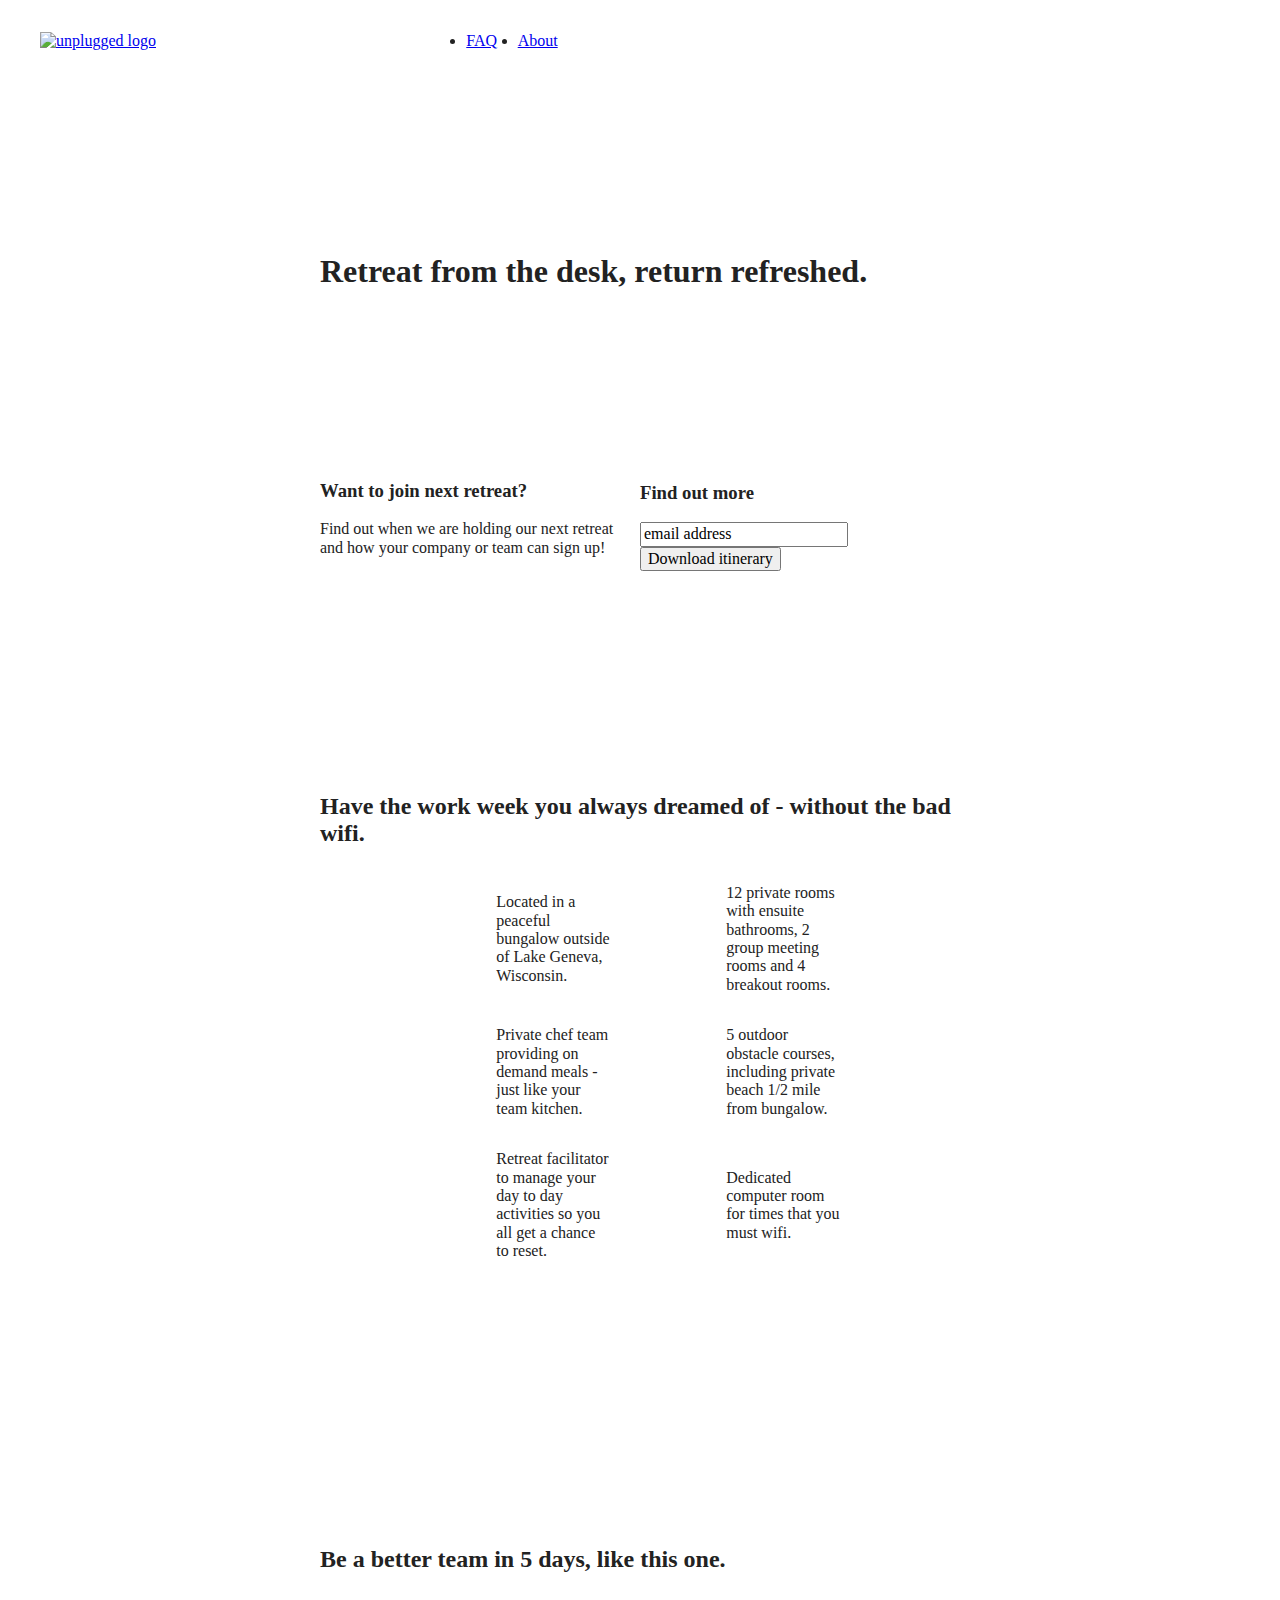
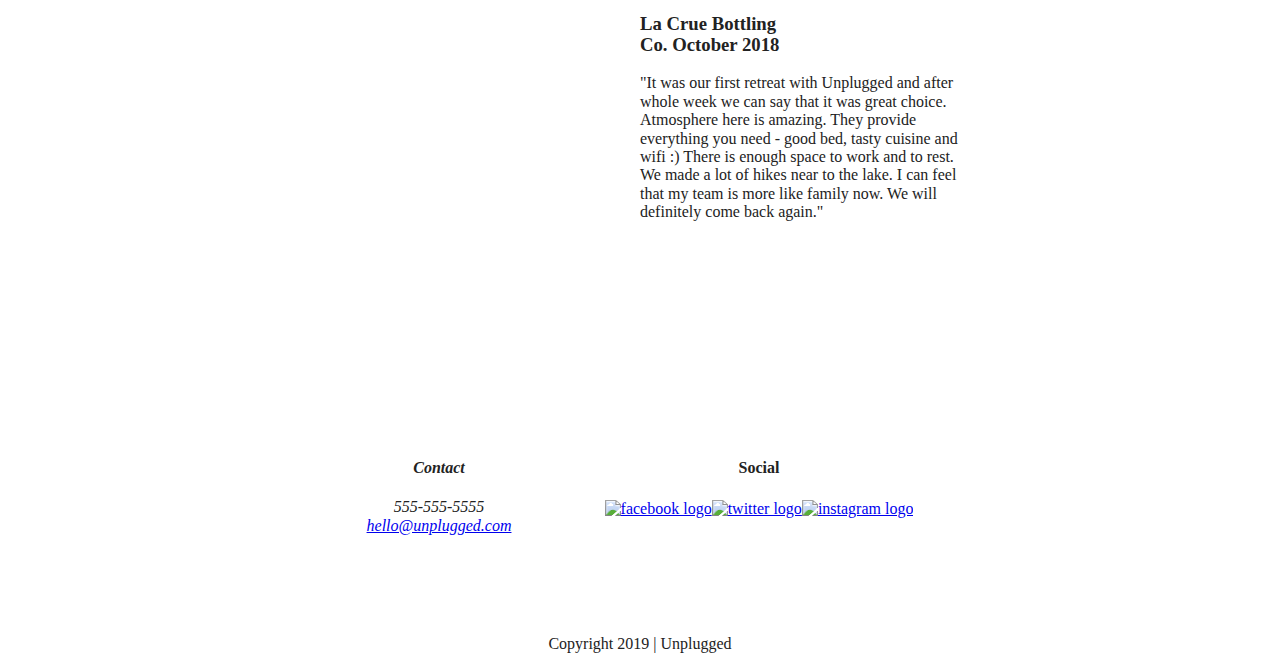
==== index.html @ 5dfda2a8 "initial commit" ====
<!doctype html>
<html class="no-js" lang="">

<head>
  <meta charset="utf-8">
  <title>Unplugged</title>
  <meta name="description" content="">
  <meta name="viewport" content="width=device-width, initial-scale=1">

  <link rel="manifest" href="site.webmanifest">
  <link rel="apple-touch-icon" href="icon.png">
  <!-- Place favicon.ico in the root directory -->

  <link rel="stylesheet" href="css/main.css">
  <link rel="stylesheet" href="css/normalize.css">

  <meta name="theme-color" content="#fafafa">
</head>

<body>
  <!--[if IE]>
    <p class="browserupgrade">You are using an <strong>outdated</strong> browser. Please <a href="https://browsehappy.com/">upgrade your browser</a> to improve your experience and security.</p>
  <![endif]-->

<!-- HEADER -->
  <header>
    <div class="content-wrapper">
      <figure>
        <a href="#"><img src="" alt="unplugged logo"></a>
      </figure>
      <div class="header-divider"></div>

      <nav>
        <ul>
          <li><a href="faq/index.html" target="_blank">FAQ</a></li>
          <li><a href="about/index.html" target="_blank">About</a></li>
        </ul>
      </nav>

    </div>
  </header>

<!-- MAIN -->
  <main>
    <section class="hero-area">
      <div class="content-wrapper">
        <h1>Retreat from the desk, return refreshed.</h1>
      </div>
    </section>

    <aside>
      <div class="content-wrapper">
        <div class="form-description">
          <h3>Want to join next retreat?</h3>
          <p>Find out when we are holding our next retreat and how your company or team can sign up!</p>
        </div>
        <div class="form">
          <h3>Find out more</h3>
          <input type="text" name="name" value="email address">
          <input type="button" value="Download itinerary">
        </div>
      </div>
    </aside>

    <section class="features">
      <div class="content-wrapper">
        <h2>Have the work week you always dreamed of - without the bad wifi.</h2>
        <div class="features-items">
          <article>
            <p class="fontawesome-icon"></p>
            <p class="features-item-description">Located in a peaceful bungalow outside of Lake Geneva, Wisconsin.</p>
          </article>
          <article>
            <p class="fontawesome-icon"></p>
            <p class="features-item-description">12 private rooms with ensuite bathrooms, 2 group meeting rooms and 4 breakout rooms.</p>
          </article>
          <article>
            <p class="fontawesome-icon"></p>
            <p class="features-item-description">Private chef team providing on demand meals - just like your team kitchen.</p>
          </article>
          <article>
            <p class="fontawesome-icon"></p>
            <p class="features-item-description">5 outdoor obstacle courses, including private beach 1/2 mile from bungalow.</p>
          </article>
          <article>
            <p class="fontawesome-icon"></p>
            <p class="features-item-description">Retreat facilitator to manage your day to day activities so you all get a chance to reset.</p>
          </article>
          <article>
            <p class="fontawesome-icon"></p>
            <p class="features-item-description">Dedicated computer room for times that you must wifi.</p>
          </article>
        </div>
      </div>
    </section>

    <section class="reviews">
      <div class="content-wrapper">
        <h2>Be a better team in 5 days, like this one.</h2>
        <article>
          <figure>
            <img src="" alt="">
          </figure>
          <div>
            <h3>La Crue Bottling Co. October 2018</h3>
            <p>"It was our first retreat with Unplugged and after whole week we can say that it was great choice. Atmosphere here is amazing. They provide everything you need - good bed, tasty cuisine and wifi :) There is enough space to work and to rest. We made a lot of hikes near to the lake. I can feel that my team is more like family now. We will definitely come back again."</p>
          </div>
        </article>
      </div>
    </section>

  </main>

<!-- FOOTER -->
  <footer>
    <div class="content-wrapper">

      <div class="footer-content">
        <address class="contact">
          <h4>Contact</h4>
          <p>555-555-5555</p>
          <a href="mailto:hello@unplugged.com">hello@unplugged.com</a>
        </address>
        <div class="social">
          <h4>Social</h4>
          <div class="social-icons">
            <p><a href="https://www.facebook.com/" target="_blank"><img src="" alt="facebook logo"></a></p>
            <p><a href="https://twitter.com/" target="_blank"><img src="" alt="twitter logo"></a></p>
            <p><a href="https://www.instagram.com/?hl=cs" target="_blank"><img src="" alt="instagram logo"></a></p>
          </div>
        </div>
      </div>

    </div>

    <div class="copyright">
      <p>Copyright 2019 | Unplugged</p>
    </div>
  </footer>

<!-- end -->

  <script src="js/vendor/modernizr-3.7.1.min.js"></script>
  <script src="https://code.jquery.com/jquery-3.3.1.min.js" integrity="sha256-FgpCb/KJQlLNfOu91ta32o/NMZxltwRo8QtmkMRdAu8=" crossorigin="anonymous"></script>
  <script>window.jQuery || document.write('<script src="js/vendor/jquery-3.3.1.min.js"><\/script>')</script>
  <script src="js/plugins.js"></script>
  <script src="js/main.js"></script>

  <!-- Google Analytics: change UA-XXXXX-Y to be your site's ID. -->
  <script>
    window.ga = function () { ga.q.push(arguments) }; ga.q = []; ga.l = +new Date;
    ga('create', 'UA-XXXXX-Y', 'auto'); ga('set','transport','beacon'); ga('send', 'pageview')
  </script>
  <script src="https://www.google-analytics.com/analytics.js" async defer></script>
</body>

</html>
---- css/main.css ----
/*! HTML5 Boilerplate v7.1.0 | MIT License | https://html5boilerplate.com/ */

/* main.css 1.0.0 | MIT License | https://github.com/h5bp/main.css#readme */
/*
 * What follows is the result of much research on cross-browser styling.
 * Credit left inline and big thanks to Nicolas Gallagher, Jonathan Neal,
 * Kroc Camen, and the H5BP dev community and team.
 */


/* ==========================================================================
   Base styles: opinionated defaults
   ========================================================================== */

   html {
    color: #222;
    font-size: 1em;
    line-height: 1.4;
}

/*
 * Remove text-shadow in selection highlight:
 * https://twitter.com/miketaylr/status/12228805301
 *
 * Vendor-prefixed and regular ::selection selectors cannot be combined:
 * https://stackoverflow.com/a/16982510/7133471
 *
 * Customize the background color to match your design.
 */

::-moz-selection {
    background: #b3d4fc;
    text-shadow: none;
}

::selection {
    background: #b3d4fc;
    text-shadow: none;
}

/*
 * A better looking default horizontal rule
 */

hr {
    display: block;
    height: 1px;
    border: 0;
    border-top: 1px solid #ccc;
    margin: 1em 0;
    padding: 0;
}

/*
 * Remove the gap between audio, canvas, iframes,
 * images, videos and the bottom of their containers:
 * https://github.com/h5bp/html5-boilerplate/issues/440
 */

audio,
canvas,
iframe,
img,
svg,
video {
    vertical-align: middle;
}

/*
 * Remove default fieldset styles.
 */

fieldset {
    border: 0;
    margin: 0;
    padding: 0;
}

/*
 * Allow only vertical resizing of textareas.
 */

textarea {
    resize: vertical;
}

/* ==========================================================================
   Browser Upgrade Prompt
   ========================================================================== */

.browserupgrade {
    margin: 0.2em 0;
    background: #ccc;
    color: #000;
    padding: 0.2em 0;
}




 /* ==========================================================================
   Author's custom styles
   ========================================================================== */

/* ---------- Base Header - Footer Styles ---------- */

header, footer {
  display: flex;
  justify-content: center;
  align-items: center;
  flex-flow: row wrap;
}

.content-wrapper {
  width: 90%;
}

/* Header styles */

header {
  padding: 15px 0;
}

header .content-wrapper {
  display: flex;
  justify-content: center;
  align-items: center;
  flex-flow: row wrap;
  margin: 0;
}

header figure {

}

.header-divider {
  width: 100%;
}

header nav {
  display: flex;
  /*justify-content: space-around;*/
  align-items: center;
  flex-flow: row wrap;
  width: 60%;
}

header nav ul {
  display: flex;
  justify-content: space-around;
  align-items: center;
  width: 50%;
}

/* ---------- Mobile Styles - Homepage ---------- */

.hero-area {
  display: flex;
  justify-content: center;
  align-items: center;
  flex-flow: row wrap;
  padding-top: 50px;
}

aside {
  display: flex;
  justify-content: center;
  align-items: center;
  flex-flow: row wrap;
}

.features {
  display: flex;
  justify-content: center;
  align-items: center;
  flex-flow: row wrap;
  padding-top: 50px;
}

.features article {
  width: 60%;
}

.features .features-items {
  display: flex;
  justify-content: center;
  align-items: center;
  flex-flow: row wrap;
  flex-flow: row wrap;
}

.features p {
  /* margin: 0; */
}

.reviews {
  display: flex;
  justify-content: center;
  align-items: center;
  flex-flow: row wrap;
  padding-top: 50px;
}

.reviews h3 {
  width: 50%;
}

/* Footer styles */

footer {

}

footer .content-wrapper {
  width: : 55%;
  margin: 50px 0;
}

.footer-content {
  display: flex;
  justify-content: center;
  align-items: center;
  flex-flow: row wrap;
}

.contact {
  display: flex;
  justify-content: center;
  align-items: center;
  flex-flow: column wrap;
}

footer .social {
  display: flex;
  justify-content: center;
  align-items: center;
  flex-flow: row wrap;
}

footer .social-icons {
  display: flex;
  justify-content: space-around;
  align-items: center;
}

footer p {
  margin: 0;
}



/* ---------- Mobile Styles - About ---------- */

.mission {
  display: flex;
  justify-content: center;
  align-items: center;
  flex-flow: row wrap;
}

.contact-section {
  display: flex;
  justify-content: center;
  align-items: center;
  flex-flow: row wrap;
}


/* ---------- Mobile Styles - FAQ ---------- */

.faq {
  display: flex;
  justify-content: center;
  align-items: center;
  flex-flow: row wrap;
}

.faq .content-wrapper {
  display: flex;
  justify-content: center;
  align-items: center;
  flex-flow: row wrap;
}


 /* ==========================================================================
   Helper classes
   ========================================================================== */

/*
 * Hide visually and from screen readers
 */

 .hidden {
  display: none !important;
}

/*
* Hide only visually, but have it available for screen readers:
* https://snook.ca/archives/html_and_css/hiding-content-for-accessibility
*
* 1. For long content, line feeds are not interpreted as spaces and small width
*    causes content to wrap 1 word per line:
*    https://medium.com/@jessebeach/beware-smushed-off-screen-accessible-text-5952a4c2cbfe
*/

.visuallyhidden {
  border: 0;
  clip: rect(0 0 0 0);
  height: 1px;
  margin: -1px;
  overflow: hidden;
  padding: 0;
  position: absolute;
  width: 1px;
  white-space: nowrap; /* 1 */
}

/*
* Extends the .visuallyhidden class to allow the element
* to be focusable when navigated to via the keyboard:
* https://www.drupal.org/node/897638
*/

.visuallyhidden.focusable:active,
.visuallyhidden.focusable:focus {
  clip: auto;
  height: auto;
  margin: 0;
  overflow: visible;
  position: static;
  width: auto;
  white-space: inherit;
}

/*
* Hide visually and from screen readers, but maintain layout
*/

.invisible {
  visibility: hidden;
}

/*
* Clearfix: contain floats
*
* For modern browsers
* 1. The space content is one way to avoid an Opera bug when the
*    `contenteditable` attribute is included anywhere else in the document.
*    Otherwise it causes space to appear at the top and bottom of elements
*    that receive the `clearfix` class.
* 2. The use of `table` rather than `block` is only necessary if using
*    `:before` to contain the top-margins of child elements.
*/

.clearfix:before,
.clearfix:after {
  content: " "; /* 1 */
  display: table; /* 2 */
}

.clearfix:after {
  clear: both;
}


/* ==========================================================================
   EXAMPLE Media Queries for Responsive Design.
   These examples override the primary ('mobile first') styles.
   Modify as content requires.
   ========================================================================== */

  @media only screen and (min-width: 768px) {
    /* Tablet styles here */

    .content-wrapper{
      max-width: 640px;
      margin: 100px 0;
    }

    /* Header */

    header {
      justify-content: space-between;
    }

    header .content-wrapper {
      width: 100%;
      justify-content: space-between;
    }

    header nav {
      width: 35%;
    }

    header nav ul {
      justify-content: space-around;
    }

    .header-divider {
      display: none;
    }

/* Hero Area */


/* Aside */

    aside .content-wrapper {
      margin: 50px 0;
      display: flex;
      justify-content: center;
      align-items: center;
      flex-flow: row wrap;
    }

    aside .form-description, aside .form {
      margin: 0;
      width: 50%;
    }


/* Features */

    .features article {
      display: flex;
      justify-content: space-around;
      align-items: center;
      flex-flow: row wrap;
      flex-basis: 230px;
    }

    .features .features-item-description {
      width: 50%;
    }

/* Reviews */

    .reviews article {
      display: flex;
      justify-content: flex-end;
    }

    .reviews article div {
      width: 50%;
    }

/* Footer */

    footer .content-wrapper {
      width: 73%;
      margin: 100px 0;
    }

    .footer-content {
      display: flex;
      justify-content: space-around;
      align-items: flex-start;
    }

    .contact {
      margin-bottom: 0;
    }

    footer .social {
      flex-flow: column wrap;
    }

    footer .copyright {
      width: 100%;
      display: flex;
      justify-content: center;
      align-items: center;
    }



/* About page */

    .mission-content {
      display: flex;
      justify-content: space-between;
      align-items: flex-start;
    }

    .mission-content p {
      width: 45%;
    }

    .contact-section, .content-wrapper h2 {
      width: 100%;
    }

    .contact-content {
      display: flex;
      justify-content: space-around;
      align-items: flex-start;
    }


/* FAQ page */

    .faq .content-wrapper {
      justify-content: space-between;
      align-items: flex-start;
    }

    .faq-content {
      flex-basis: 40%;
    }

    .faq h2 {
      width: 100%;
    }

}





  @media only screen and (min-width: 1200px) {
   /* Desktop styles here */
  }




/* ==========================================================================
   Print styles.
   Inlined to avoid the additional HTTP request:
   https://www.phpied.com/delay-loading-your-print-css/
   ========================================================================== */

   @media print {
    *,
    *:before,
    *:after {
        background: transparent !important;
        color: #000 !important; /* Black prints faster */
        -webkit-box-shadow: none !important;
        box-shadow: none !important;
        text-shadow: none !important;
    }

    a,
    a:visited {
        text-decoration: underline;
    }

    a[href]:after {
        content: " (" attr(href) ")";
    }

    abbr[title]:after {
        content: " (" attr(title) ")";
    }

    /*
     * Don't show links that are fragment identifiers,
     * or use the `javascript:` pseudo protocol
     */

    a[href^="#"]:after,
    a[href^="javascript:"]:after {
        content: "";
    }

    pre {
        white-space: pre-wrap !important;
    }
    pre,
    blockquote {
        border: 1px solid #999;
        page-break-inside: avoid;
    }

    /*
     * Printing Tables:
     * http://css-discuss.incutio.com/wiki/Printing_Tables
     */

    thead {
        display: table-header-group;
    }

    tr,
    img {
        page-break-inside: avoid;
    }

    p,
    h2,
    h3 {
        orphans: 3;
        widows: 3;
    }

    h2,
    h3 {
        page-break-after: avoid;
    }
}
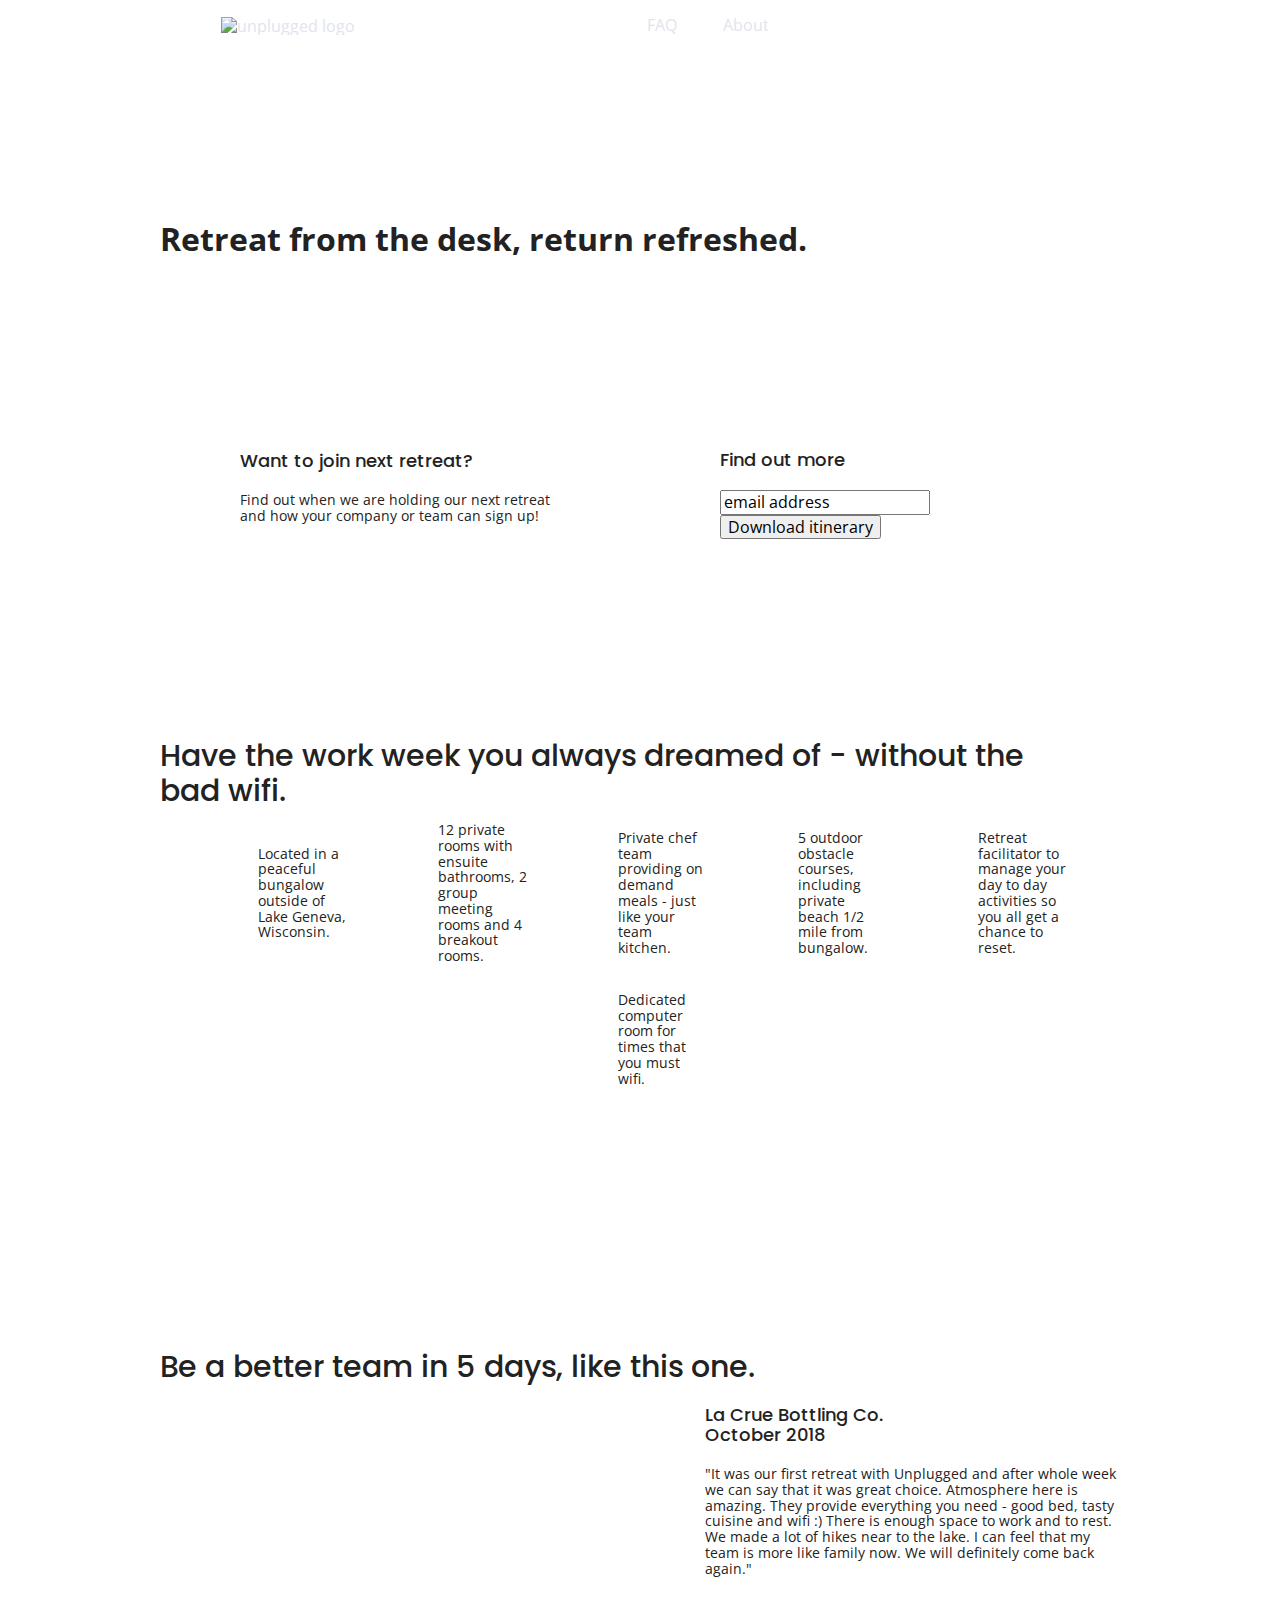
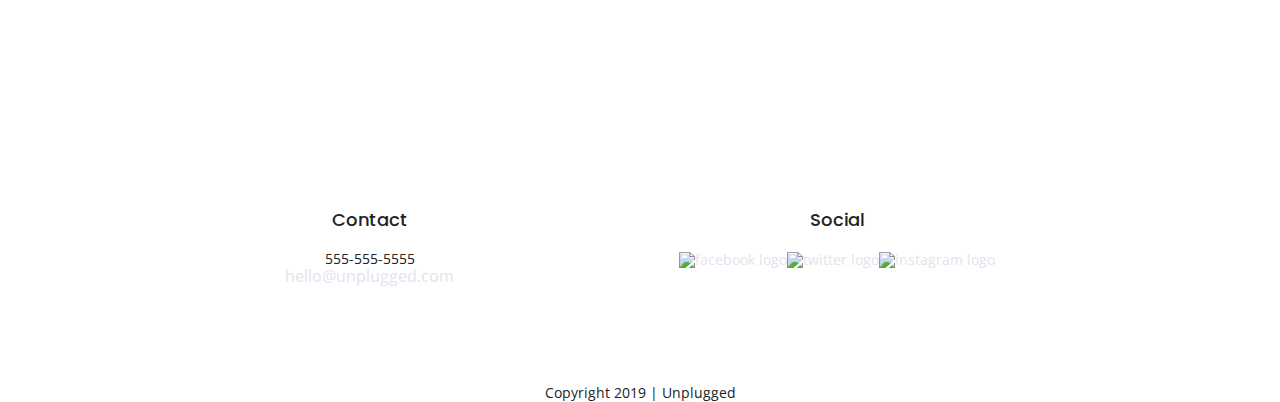
==== commit efcf0435: "text styles" ====
--- a/index.html
+++ b/index.html
@@ -13,6 +13,9 @@
 
   <link rel="stylesheet" href="css/main.css">
   <link rel="stylesheet" href="css/normalize.css">
+
+<!-- Google Fonts -->
+  <link href="https://fonts.googleapis.com/css?family=Open+Sans:400,700|Poppins:500,700" rel="stylesheet">
 
   <meta name="theme-color" content="#fafafa">
 </head>
--- a/css/main.css
+++ b/css/main.css
@@ -102,17 +102,76 @@
    Author's custom styles
    ========================================================================== */
 
-/* ---------- Base Header - Footer Styles ---------- */
-
-header, footer {
-  display: flex;
-  justify-content: center;
-  align-items: center;
-  flex-flow: row wrap;
+/* ---===--- General Styles ---===--- */
+
+html {
+  font-size: 16px;
+}
+
+body {
+  font-family: 'Open Sans', sans-serif;
+  font-size: 1em;
+}
+
+ul, ol {
+  list-style-type: none;
+  margin: 0;
+  padding: 0;
+}
+
+a {
+  color: #e2e3ed;
+  text-decoration: none;
+}
+
+h2 {
+  font-family: 'Poppins', sans-serif;
+  font-weight: 500;
+  font-size: 1.875em;
+  margin: 0;
+}
+
+h3, h4 {
+  font-family: 'Poppins', sans-serif;
+  font-size: 1.125em;
+  font-weight: 500;
+  margin: 20px 0;
+}
+
+p {
+  font-size: 0.875em;
+  line-height: 1.125em;
+}
+
+img {
+
+}
+
+figure {
+  margin: 0;
+}
+
+address {
+  font-style: normal;
 }
 
 .content-wrapper {
   width: 90%;
+  margin: 50px 0;
+}
+
+
+/* ---------- Base Header - Footer Styles ---------- */
+
+header, footer {
+  display: flex;
+  justify-content: center;
+  align-items: center;
+  flex-flow: row wrap;
+}
+
+.content-wrapper {
+  width: 90%;
 }
 
 /* Header styles */
@@ -130,7 +189,11 @@
 }
 
 header figure {
-
+  width: 60%;
+  display: flex;
+  justify-content: center;
+  align-items: center;
+  flex-flow: row wrap;
 }
 
 .header-divider {
@@ -516,11 +579,65 @@
 }
 
 
-
-
-
   @media only screen and (min-width: 1200px) {
    /* Desktop styles here */
+
+   .content-wrapper{
+     max-width: 960px;
+   }
+
+/* Hero area */
+
+    .hero-area h1 {
+      width: 720px;
+    }
+
+/* Aside */
+
+    aside .content-wrapper {
+      justify-content: space-around;
+    }
+
+    aside .content-wrapper .form-description, aside .content-wrapper .form {
+      width: 320px;
+    }
+
+/* Features */
+
+    .features h2 {
+      width: 880px;
+    }
+
+    .features article {
+      flex-basis: 180px;
+    }
+
+/* Reviews */
+
+    .reviews article div {
+      width: 415px;
+    }
+
+/* ==== About page ==== */
+
+    .mission h2, .contact-section .content-wrapper h2 {
+      width: 960px;
+    }
+
+    .contact-section .content-wrapper h2 {
+      margin-bottom: 30px;
+    }
+
+/* ==== FAQ page ==== */
+
+    .faq h2 {
+      width: 100%;
+    }
+
+    .faq-content {
+      flex-basis: 430px;
+    }
+
   }
 
 
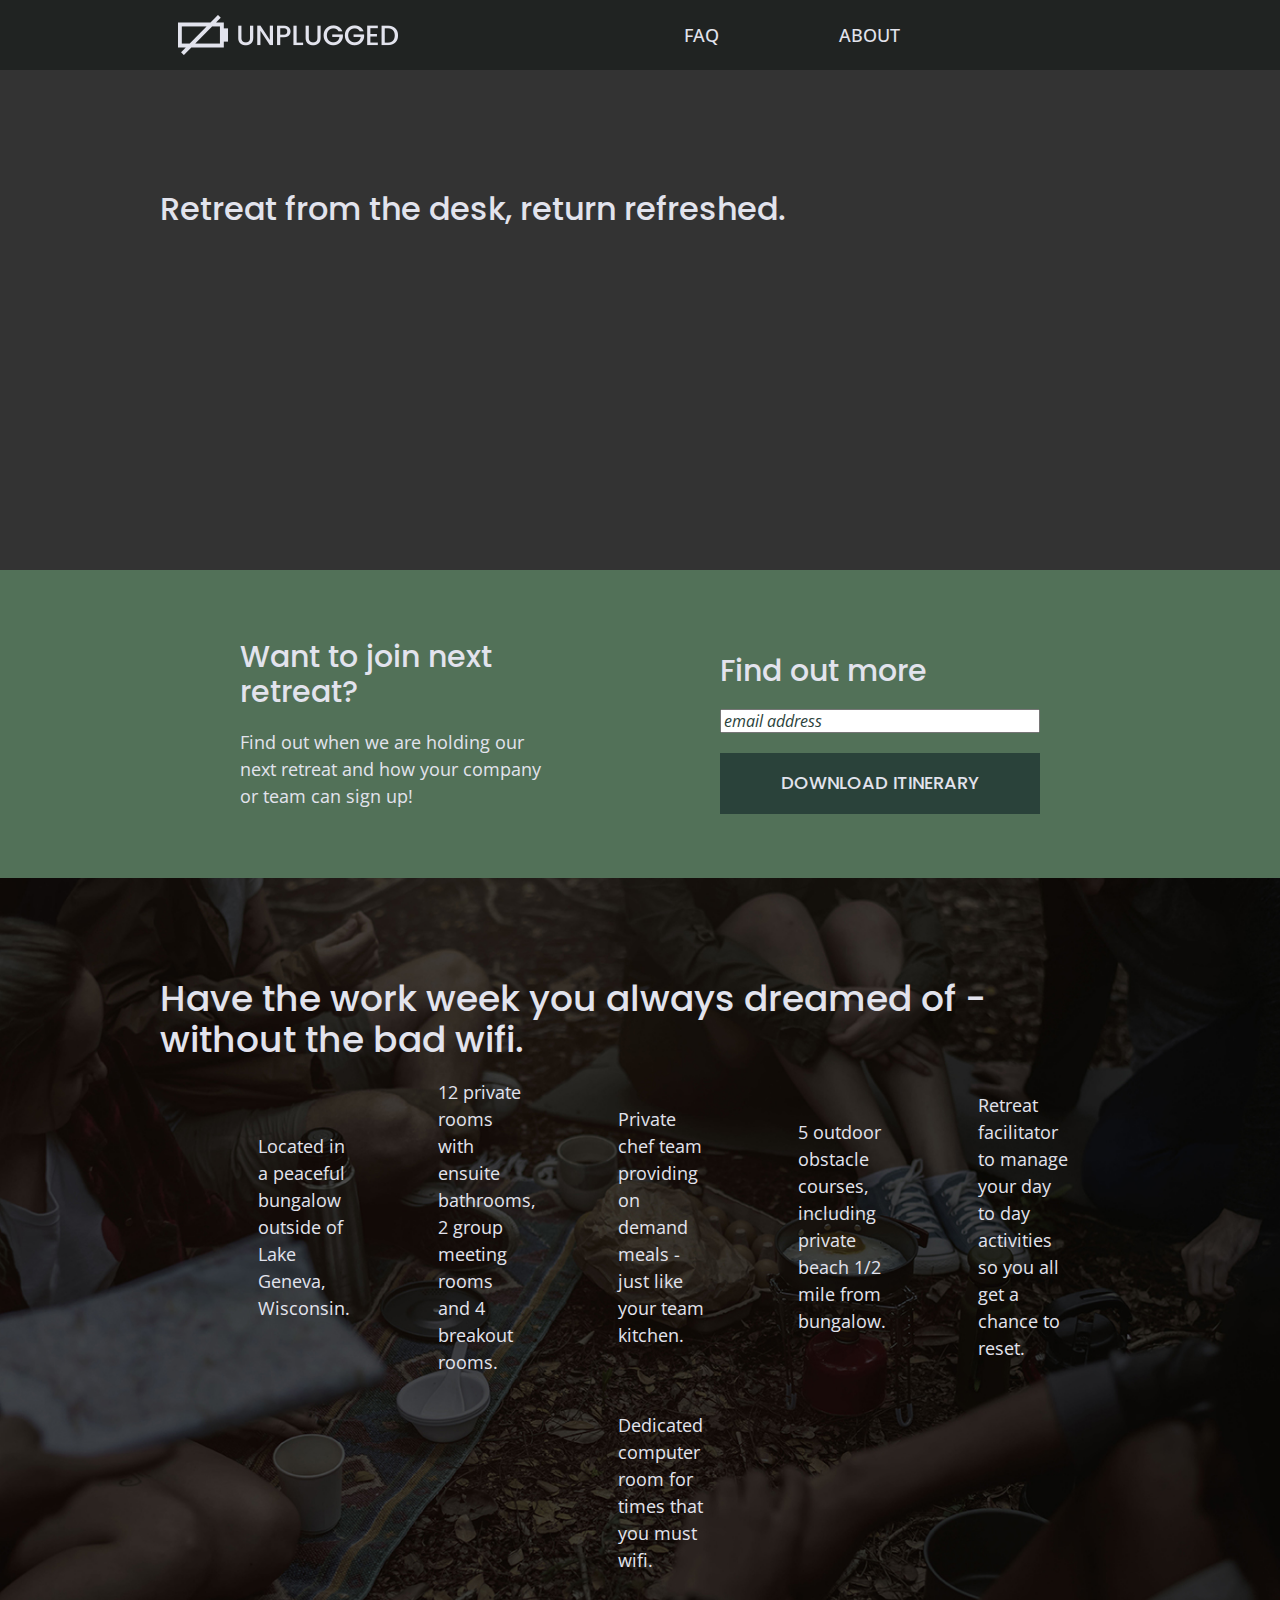
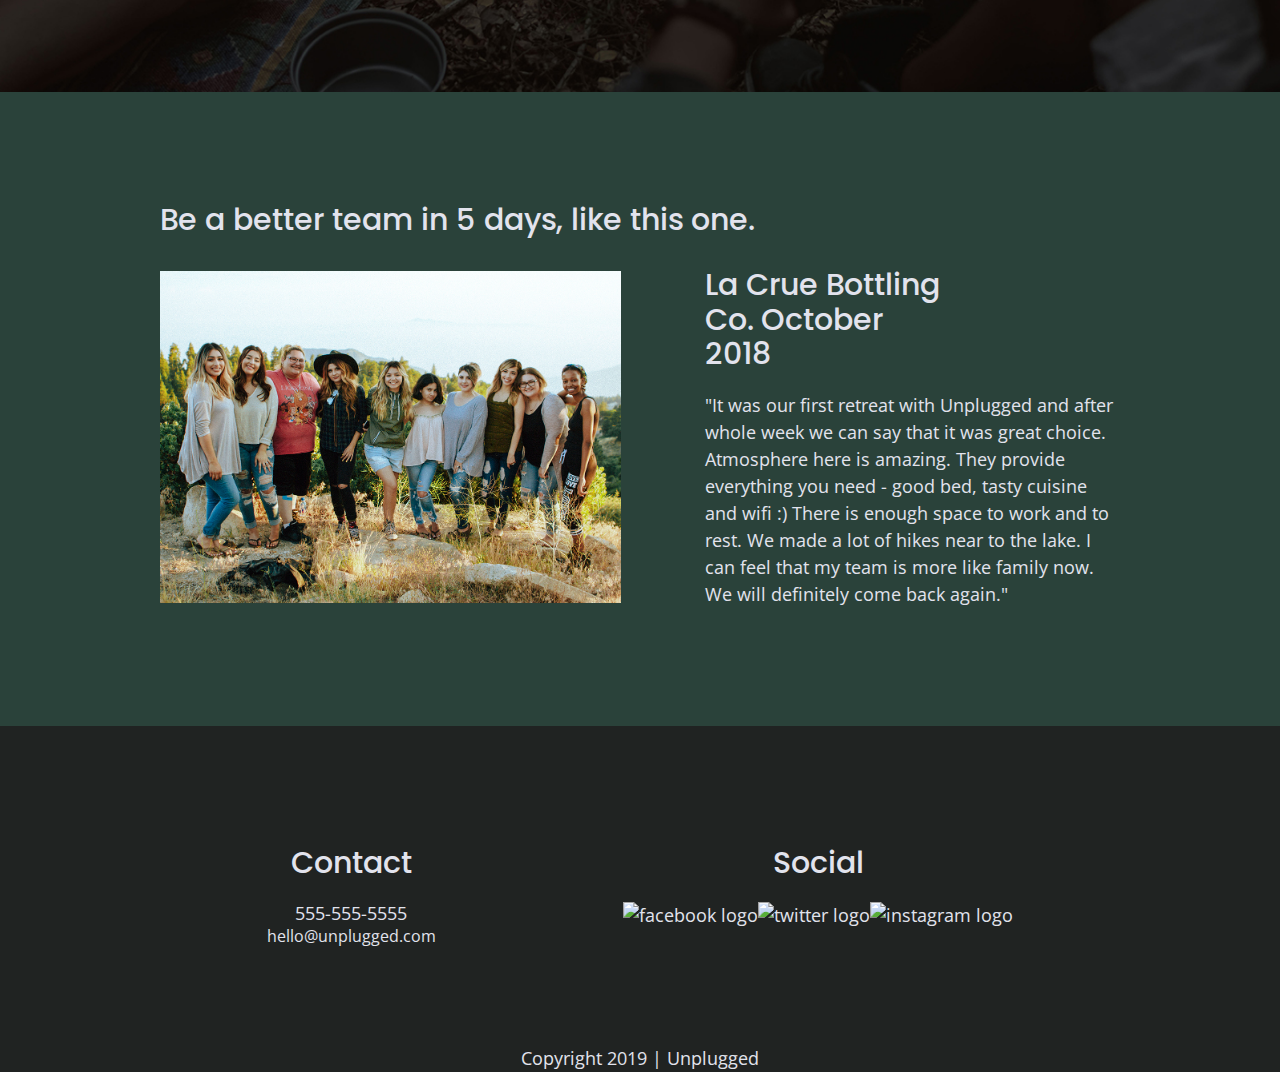
==== commit 8d98724f: "fonts and images" ====
--- a/index.html
+++ b/index.html
@@ -29,7 +29,7 @@
   <header>
     <div class="content-wrapper">
       <figure>
-        <a href="#"><img src="" alt="unplugged logo"></a>
+        <a href="#"><img src="img/unplugged-logo.png" alt="unplugged logo"></a>
       </figure>
       <div class="header-divider"></div>
 
@@ -102,7 +102,7 @@
         <h2>Be a better team in 5 days, like this one.</h2>
         <article>
           <figure>
-            <img src="" alt="">
+            <img src="img/team-review.jpg" alt="Unplugged review">
           </figure>
           <div>
             <h3>La Crue Bottling Co. October 2018</h3>
--- a/css/main.css
+++ b/css/main.css
@@ -111,6 +111,8 @@
 body {
   font-family: 'Open Sans', sans-serif;
   font-size: 1em;
+  color: #e2e3ed;
+  text-align: left;
 }
 
 ul, ol {
@@ -122,6 +124,12 @@
 a {
   color: #e2e3ed;
   text-decoration: none;
+}
+
+h1 {
+  font-family: 'Poppins', sans-serif;
+  font-weight: 500;
+  font-size: 2.25em;
 }
 
 h2 {
@@ -144,7 +152,7 @@
 }
 
 img {
-
+  width: 100%;
 }
 
 figure {
@@ -168,6 +176,7 @@
   justify-content: center;
   align-items: center;
   flex-flow: row wrap;
+  background-color: #202322;
 }
 
 .content-wrapper {
@@ -198,11 +207,16 @@
 
 .header-divider {
   width: 100%;
+  background: #3a3a3a;
+  height: 1px;
 }
 
 header nav {
   display: flex;
-  /*justify-content: space-around;*/
+  font-weight: 500;
+  font-size: 1.125em;
+  text-transform: uppercase;
+  justify-content: space-around;
   align-items: center;
   flex-flow: row wrap;
   width: 60%;
@@ -211,8 +225,8 @@
 header nav ul {
   display: flex;
   justify-content: space-around;
-  align-items: center;
-  width: 50%;
+  width: 100%;
+
 }
 
 /* ---------- Mobile Styles - Homepage ---------- */
@@ -220,24 +234,55 @@
 .hero-area {
   display: flex;
   justify-content: center;
-  align-items: center;
-  flex-flow: row wrap;
-  padding-top: 50px;
-}
+  flex-flow: row wrap;
+  background: url('../img/retreat.jpg') center no-repeat #333;
+  background-size: cover;
+  min-height: 500px;
+}
+
+/* ---------------- FORM STYLES ---------------- */
+
+aside .form {
+  margin-top: 30px;
+}
+
+input[type=text] {
+  box-sizing: border-box;
+  width: 100%;
+  color: #2a423a;
+  font-style: italic;
+}
+
+input[type=button] {
+  width: 100%;
+  padding: 20px 0;
+  margin-top: 20px;
+  background-color: #2a423a;
+  font-family: 'Poppins', Helvetica, Arial, sans-serif;
+  font-weight: 500;
+  font-size: 1.125em;
+  color: #e2e3ed;
+  border: none;
+  text-align: center;
+  text-transform: uppercase;
+}
+
+/*  ///////////////// end of button styles /////// */
 
 aside {
   display: flex;
   justify-content: center;
   align-items: center;
   flex-flow: row wrap;
+  background-color: #527158;
 }
 
 .features {
   display: flex;
   justify-content: center;
-  align-items: center;
-  flex-flow: row wrap;
-  padding-top: 50px;
+  flex-flow: row wrap;
+  background: url('../img/camp.jpg') center no-repeat #333;
+  background-size: cover;
 }
 
 .features article {
@@ -261,11 +306,23 @@
   justify-content: center;
   align-items: center;
   flex-flow: row wrap;
-  padding-top: 50px;
+  background-color: #2a423a;
+}
+
+.reviews h2 {
+  font-size: 1.875em;
+  line-height: 1.875em;
 }
 
 .reviews h3 {
-  width: 50%;
+  width: 57%;
+}
+
+.reviews figure {
+  display: flex;
+  justify-content: center;
+  align-items: center;
+  flex-flow: row wrap;
 }
 
 /* Footer styles */
@@ -319,6 +376,7 @@
   justify-content: center;
   align-items: center;
   flex-flow: row wrap;
+  background-color: #527158;
 }
 
 .contact-section {
@@ -326,6 +384,7 @@
   justify-content: center;
   align-items: center;
   flex-flow: row wrap;
+  background-color: #2a423a;
 }
 
 
@@ -336,6 +395,7 @@
   justify-content: center;
   align-items: center;
   flex-flow: row wrap;
+  background-color: #527158;
 }
 
 .faq .content-wrapper {
@@ -441,6 +501,18 @@
       margin: 100px 0;
     }
 
+    h1 {
+      font-size: 3em;
+    }
+
+    h2 {
+      font-size: 2.25em;
+    }
+
+    h3, h4 {
+      font-size: 1.5em;
+    }
+
     /* Header */
 
     header {
@@ -454,6 +526,7 @@
 
     header nav {
       width: 35%;
+      font-size: 1em;
     }
 
     header nav ul {
@@ -465,6 +538,7 @@
     }
 
 /* Hero Area */
+
 
 
 /* Aside */
@@ -501,12 +575,18 @@
 
     .reviews article {
       display: flex;
-      justify-content: flex-end;
+      justify-content: space-between;
+      align-items: center;
     }
 
     .reviews article div {
-      width: 50%;
-    }
+      width: 49%;
+    }
+
+    .reviews figure {
+      width: 48%;
+    }
+
 
 /* Footer */
 
@@ -576,6 +656,11 @@
       width: 100%;
     }
 
+    .faq h4, .faq p {
+      font-size: 0.875em;
+      line-height: 1.125em;
+    }
+
 }
 
 
@@ -586,6 +671,29 @@
      max-width: 960px;
    }
 
+   h1 {
+     font-size: 3.75em;
+   }
+
+   h2 {
+     font-size: 2.25em;
+   }
+
+   h3, h4 {
+     font-size: 1.875em;
+   }
+
+   p {
+     font-size: 1.125em;
+     line-height: 1.5em;
+   }
+
+/* Header */
+
+   header nav {
+     font-size: 1.125em;
+   }
+
 /* Hero area */
 
     .hero-area h1 {
@@ -618,24 +726,43 @@
       width: 415px;
     }
 
+
+    .reviews article {
+      display: flex;
+      justify-content: space-between;
+      align-items: center;
+    }
+
+    .reviews figure {
+      width: 48%;
+    }
+
 /* ==== About page ==== */
 
     .mission h2, .contact-section .content-wrapper h2 {
       width: 960px;
+      font-size: 3em;
     }
 
     .contact-section .content-wrapper h2 {
       margin-bottom: 30px;
+      font-size: 3em;
     }
 
 /* ==== FAQ page ==== */
 
     .faq h2 {
       width: 100%;
+      font-size: 3em;
     }
 
     .faq-content {
       flex-basis: 430px;
+    }
+
+    .faq h4, .faq p {
+      font-size: 1.125em;
+      line-height: 1.125em;
     }
 
   }
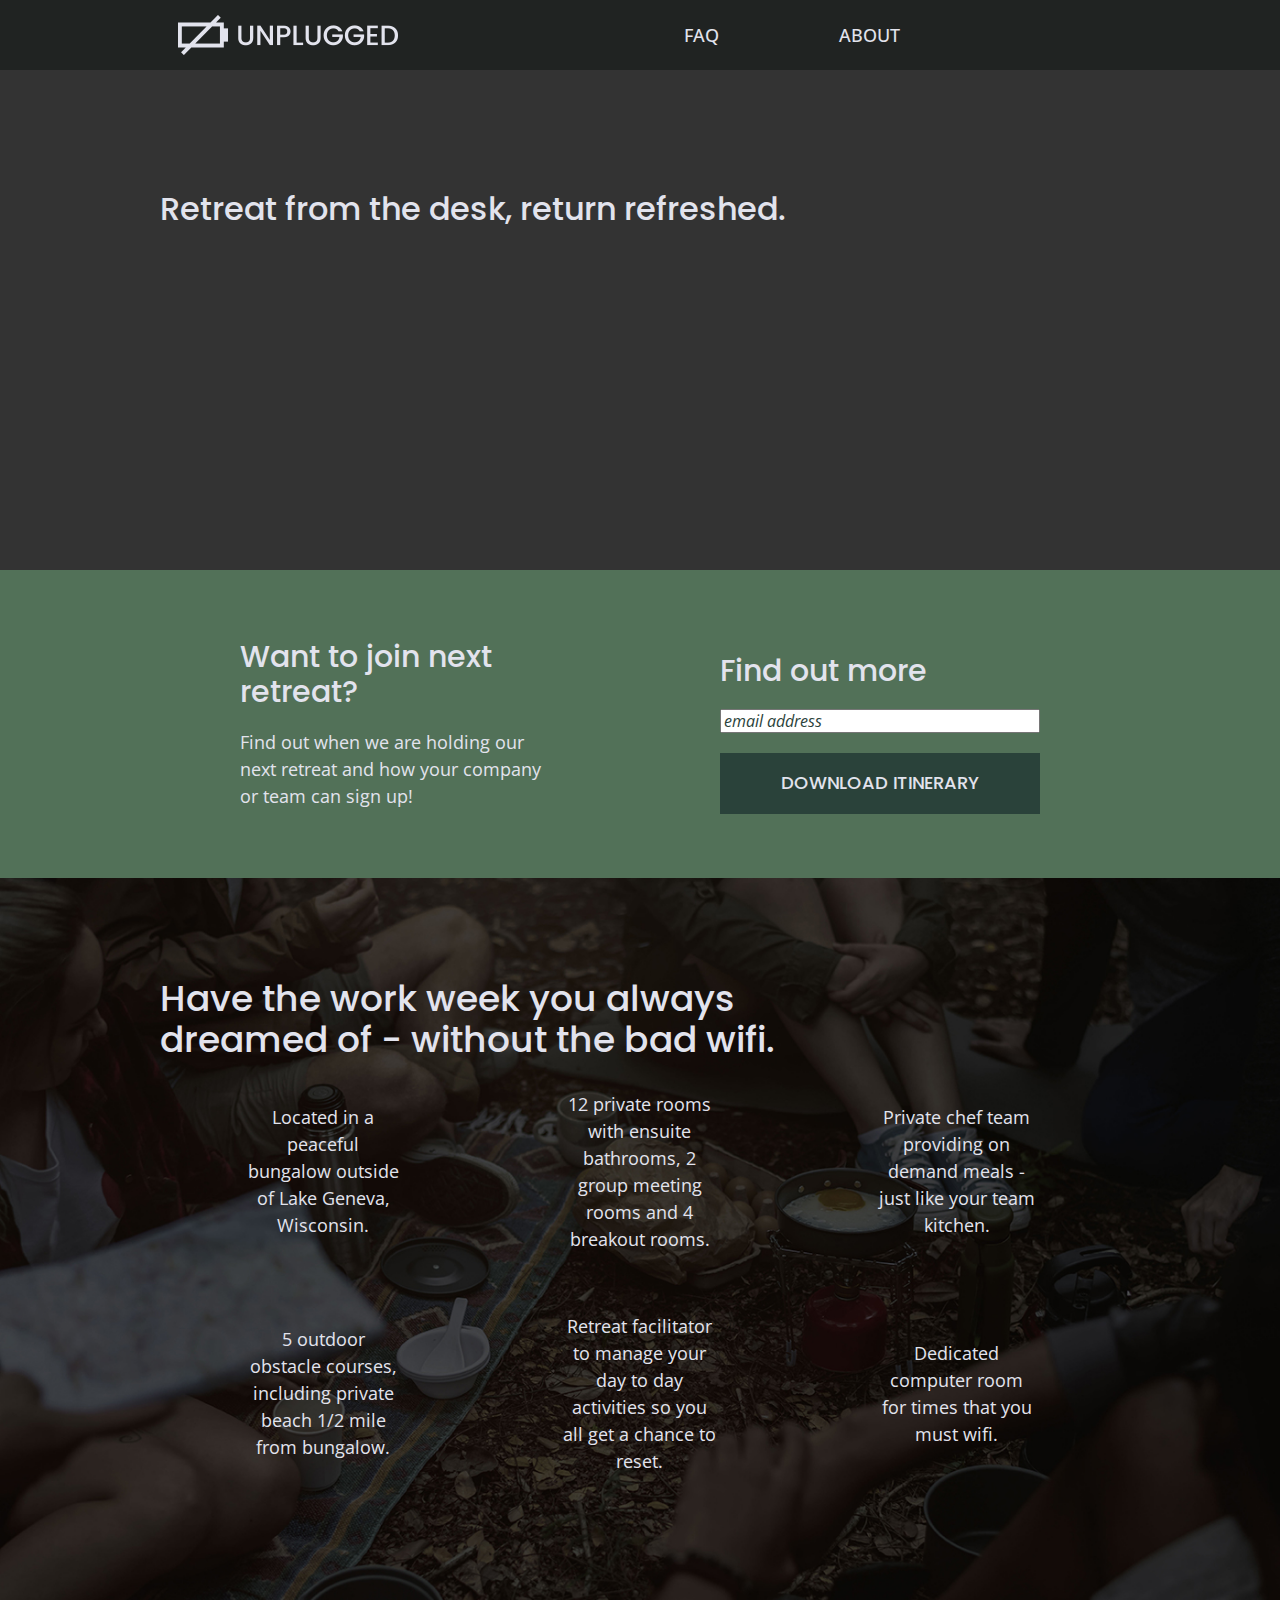
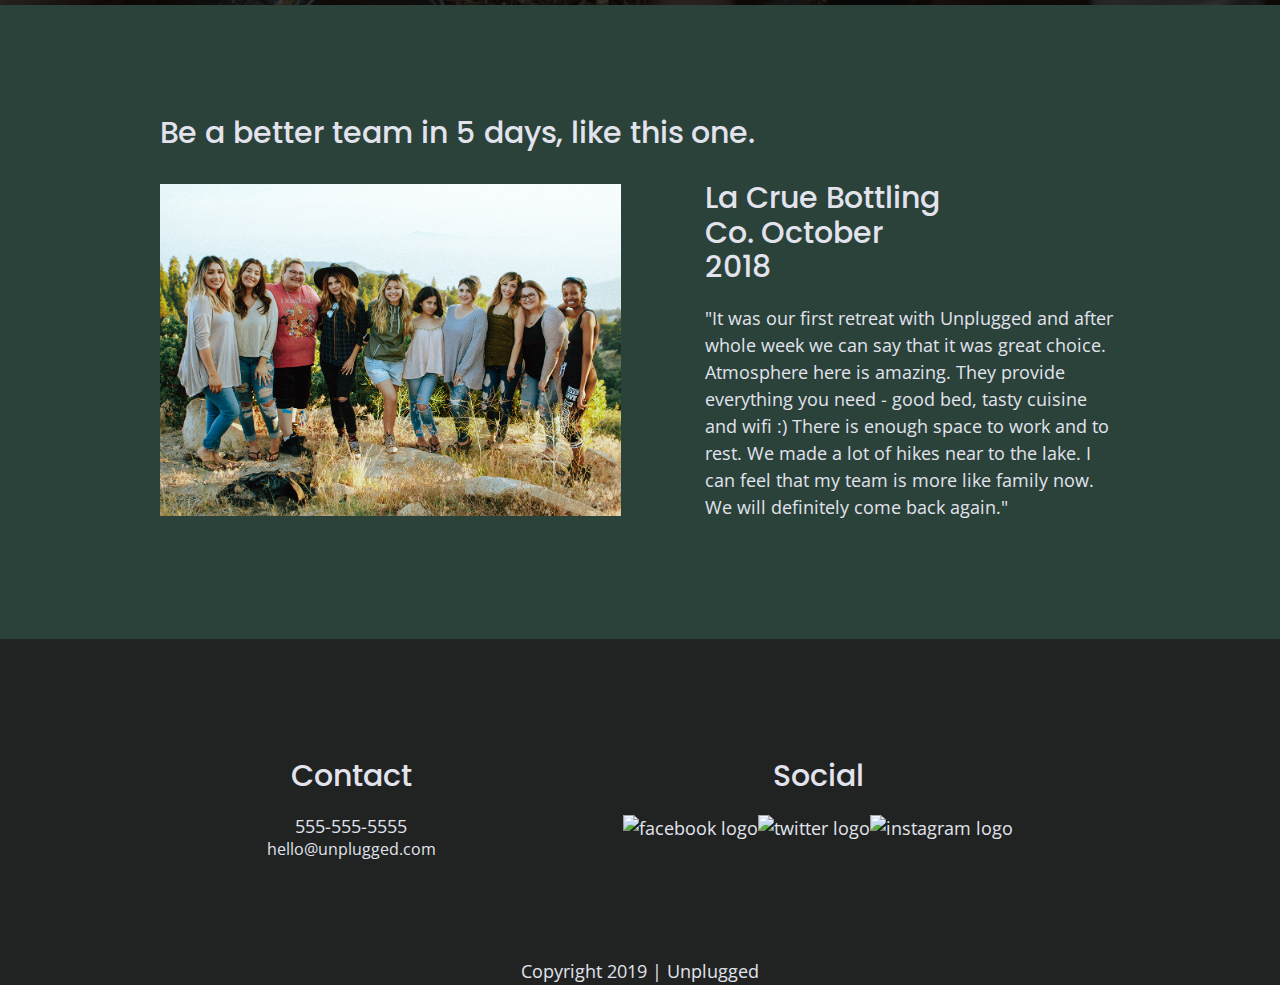
==== commit 6b296b94: "adding fonts awesome to features" ====
--- a/index.html
+++ b/index.html
@@ -13,6 +13,7 @@
 
   <link rel="stylesheet" href="css/main.css">
   <link rel="stylesheet" href="css/normalize.css">
+  <link rel="stylesheet" href="https://use.fontawesome.com/releases/v5.8.1/css/all.css" integrity="sha384-50oBUHEmvpQ+1lW4y57PTFmhCaXp0ML5d60M1M7uH2+nqUivzIebhndOJK28anvf" crossorigin="anonymous">
 
 <!-- Google Fonts -->
   <link href="https://fonts.googleapis.com/css?family=Open+Sans:400,700|Poppins:500,700" rel="stylesheet">
@@ -70,27 +71,27 @@
         <h2>Have the work week you always dreamed of - without the bad wifi.</h2>
         <div class="features-items">
           <article>
-            <p class="fontawesome-icon"></p>
+            <p class="fontawesome-icon"><i class="fas fa-campground"></i></p>
             <p class="features-item-description">Located in a peaceful bungalow outside of Lake Geneva, Wisconsin.</p>
           </article>
           <article>
-            <p class="fontawesome-icon"></p>
+            <p class="fontawesome-icon"><i class="fas fa-bed"></i></p>
             <p class="features-item-description">12 private rooms with ensuite bathrooms, 2 group meeting rooms and 4 breakout rooms.</p>
           </article>
           <article>
-            <p class="fontawesome-icon"></p>
+            <p class="fontawesome-icon"><i class="fas fa-utensils"></i></p>
             <p class="features-item-description">Private chef team providing on demand meals - just like your team kitchen.</p>
           </article>
           <article>
-            <p class="fontawesome-icon"></p>
+            <p class="fontawesome-icon"><i class="fas fa-shoe-prints"></i></p>
             <p class="features-item-description">5 outdoor obstacle courses, including private beach 1/2 mile from bungalow.</p>
           </article>
           <article>
-            <p class="fontawesome-icon"></p>
+            <p class="fontawesome-icon"><i class="fas fa-smile"></i></p>
             <p class="features-item-description">Retreat facilitator to manage your day to day activities so you all get a chance to reset.</p>
           </article>
           <article>
-            <p class="fontawesome-icon"></p>
+            <p class="fontawesome-icon"><i class="fas fa-wifi"></i></p>
             <p class="features-item-description">Dedicated computer room for times that you must wifi.</p>
           </article>
         </div>
--- a/css/main.css
+++ b/css/main.css
@@ -286,7 +286,8 @@
 }
 
 .features article {
-  width: 60%;
+  width: 55%;
+  margin: 30px 0;
 }
 
 .features .features-items {
@@ -294,11 +295,17 @@
   justify-content: center;
   align-items: center;
   flex-flow: row wrap;
-  flex-flow: row wrap;
-}
-
-.features p {
-  /* margin: 0; */
+}
+
+.features .features-items p {
+  text-align: center;
+  margin: 0;
+}
+
+.features i {
+  font-size: 3.75em;
+  margin-top: 15%;
+  margin-bottom: 15%;
 }
 
 .reviews {
@@ -385,6 +392,22 @@
   align-items: center;
   flex-flow: row wrap;
   background-color: #2a423a;
+}
+
+.map figure {
+  width: 100%;
+  height: 0;
+  padding-bottom: 125%;
+  overflow: hidden;
+  position: relative;
+}
+
+.map iframe {
+  position: absolute;
+  top: 0;
+  left: 0;
+  width: 100%;
+  height: 100%;
 }
 
 
@@ -561,14 +584,20 @@
 
     .features article {
       display: flex;
-      justify-content: space-around;
+      justify-content: center;
       align-items: center;
-      flex-flow: row wrap;
-      flex-basis: 230px;
+      flex-wrap: column wrap;
+      flex-basis: 50%;
     }
 
     .features .features-item-description {
       width: 50%;
+    }
+
+    .features i {
+      font-size: 4.5em;
+      margin-top: 15%;
+      margin-bottom: 15%;
     }
 
 /* Reviews */
@@ -640,6 +669,9 @@
       align-items: flex-start;
     }
 
+    .map figure {
+      padding-bottom: 46%;
+    }
 
 /* FAQ page */
 
@@ -713,11 +745,11 @@
 /* Features */
 
     .features h2 {
-      width: 880px;
+      width: 70%;
     }
 
     .features article {
-      flex-basis: 180px;
+      flex-basis: 33%;
     }
 
 /* Reviews */
@@ -747,6 +779,10 @@
     .contact-section .content-wrapper h2 {
       margin-bottom: 30px;
       font-size: 3em;
+    }
+
+    .map figure {
+      padding-bottom: 37.5%;
     }
 
 /* ==== FAQ page ==== */
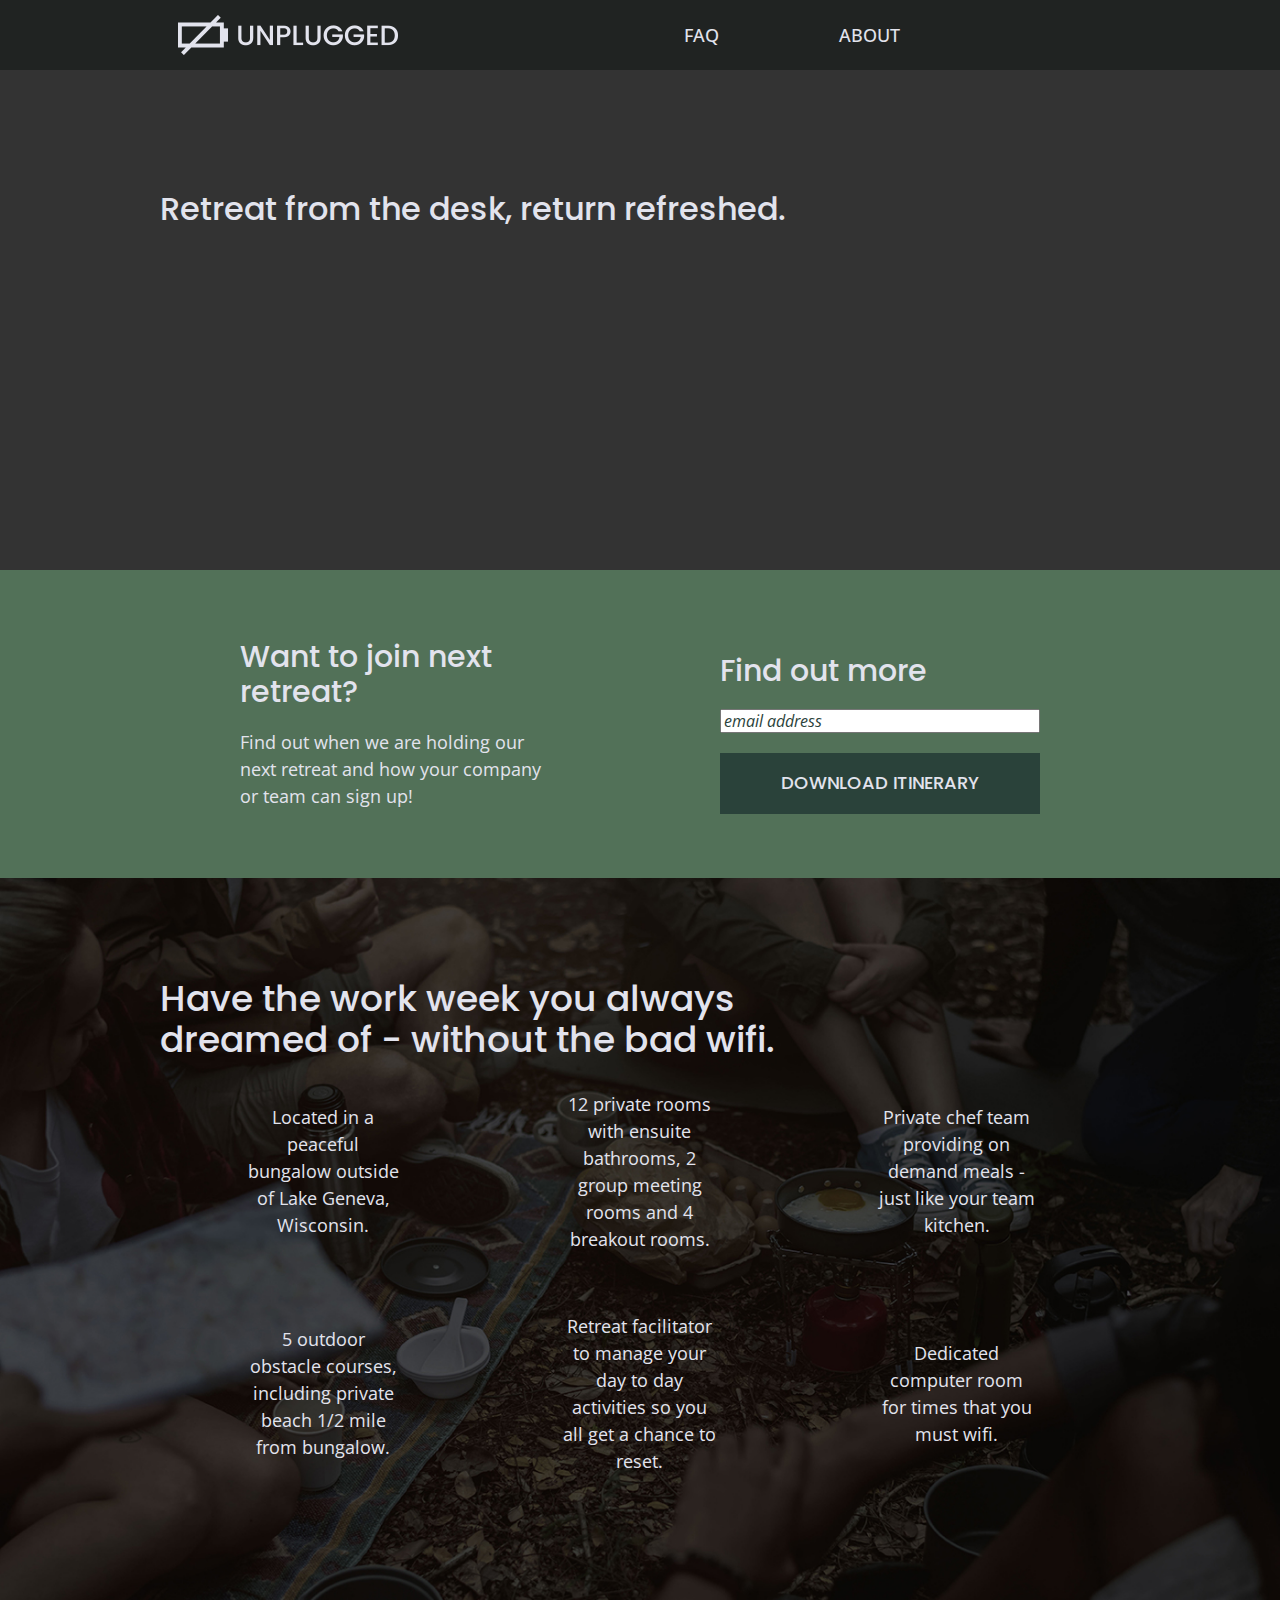
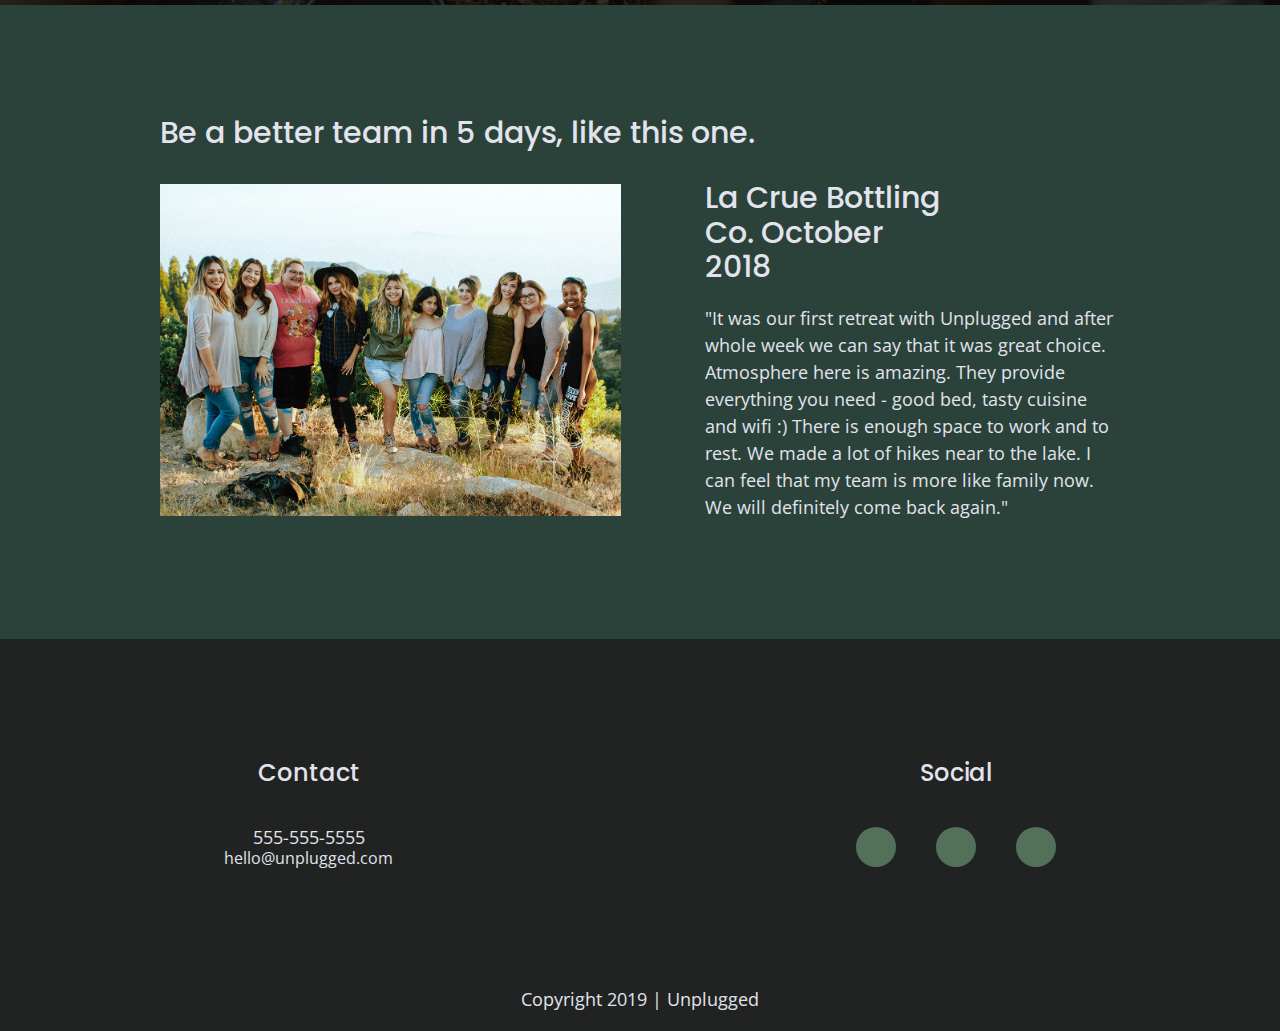
==== commit 98dd88da: "adding social media icons" ====
--- a/index.html
+++ b/index.html
@@ -128,9 +128,9 @@
         <div class="social">
           <h4>Social</h4>
           <div class="social-icons">
-            <p><a href="https://www.facebook.com/" target="_blank"><img src="" alt="facebook logo"></a></p>
-            <p><a href="https://twitter.com/" target="_blank"><img src="" alt="twitter logo"></a></p>
-            <p><a href="https://www.instagram.com/?hl=cs" target="_blank"><img src="" alt="instagram logo"></a></p>
+            <p><a href="https://www.facebook.com/" target="_blank"><i class="fab fa-facebook-f"></i></a></p>
+            <p><a href="https://twitter.com/" target="_blank"><i class="fab fa-twitter"></i></a></p>
+            <p><a href="https://www.instagram.com/?hl=cs" target="_blank"><i class="fab fa-instagram"></i></a></p>
           </div>
         </div>
       </div>
--- a/css/main.css
+++ b/css/main.css
@@ -335,7 +335,12 @@
 /* Footer styles */
 
 footer {
-
+  text-align: center;
+  flex-direction: column;
+}
+
+footer p {
+  margin: 0;
 }
 
 footer .content-wrapper {
@@ -343,26 +348,27 @@
   margin: 50px 0;
 }
 
-.footer-content {
-  display: flex;
-  justify-content: center;
-  align-items: center;
-  flex-flow: row wrap;
-}
+/*.footer-content {
+  display: flex;
+  justify-content: center;
+  align-items: center;
+  flex-flow: row wrap;
+}*/
 
 .contact {
-  display: flex;
-  justify-content: center;
-  align-items: center;
-  flex-flow: column wrap;
-}
-
-footer .social {
-  display: flex;
-  justify-content: center;
-  align-items: center;
-  flex-flow: row wrap;
-}
+  margin-bottom: 50px;
+  /*display: flex;
+  justify-content: center;
+  align-items: center;
+  flex-flow: column wrap;*/
+}
+
+/*footer .social {
+  display: flex;
+  justify-content: center;
+  align-items: center;
+  flex-flow: row wrap;
+}*/
 
 footer .social-icons {
   display: flex;
@@ -370,10 +376,23 @@
   align-items: center;
 }
 
-footer p {
-  margin: 0;
-}
-
+footer .social-icons p {
+  background-color: #527158;
+  border-radius: 50%;
+  width: 40px;
+  height: 40px;
+  display: flex;
+  justify-content: center;
+  align-items: center;
+}
+
+footer .social-icons i {
+  font-size: 1.125em;
+}
+
+footer .copyright {
+  margin: 20px 0;
+}
 
 
 /* ---------- Mobile Styles - About ---------- */
@@ -620,29 +639,37 @@
 /* Footer */
 
     footer .content-wrapper {
-      width: 73%;
+      width: 65%;
       margin: 100px 0;
     }
 
     .footer-content {
       display: flex;
-      justify-content: space-around;
-      align-items: flex-start;
+      justify-content: space-between;
+      align-items: center;
+      flex-direction: row;
     }
 
     .contact {
       margin-bottom: 0;
     }
 
-    footer .social {
-      flex-flow: column wrap;
+    footer h4 {
+      font-size: 1.5em;
+      margin-bottom: 40px;
+    }
+
+    footer p {
+        line-height: 1.285;
+    }
+
+    footer .social-icons {
+      width: 12.5em;
+      justify-content: space-between;
     }
 
     footer .copyright {
       width: 100%;
-      display: flex;
-      justify-content: center;
-      align-items: center;
     }
 
 
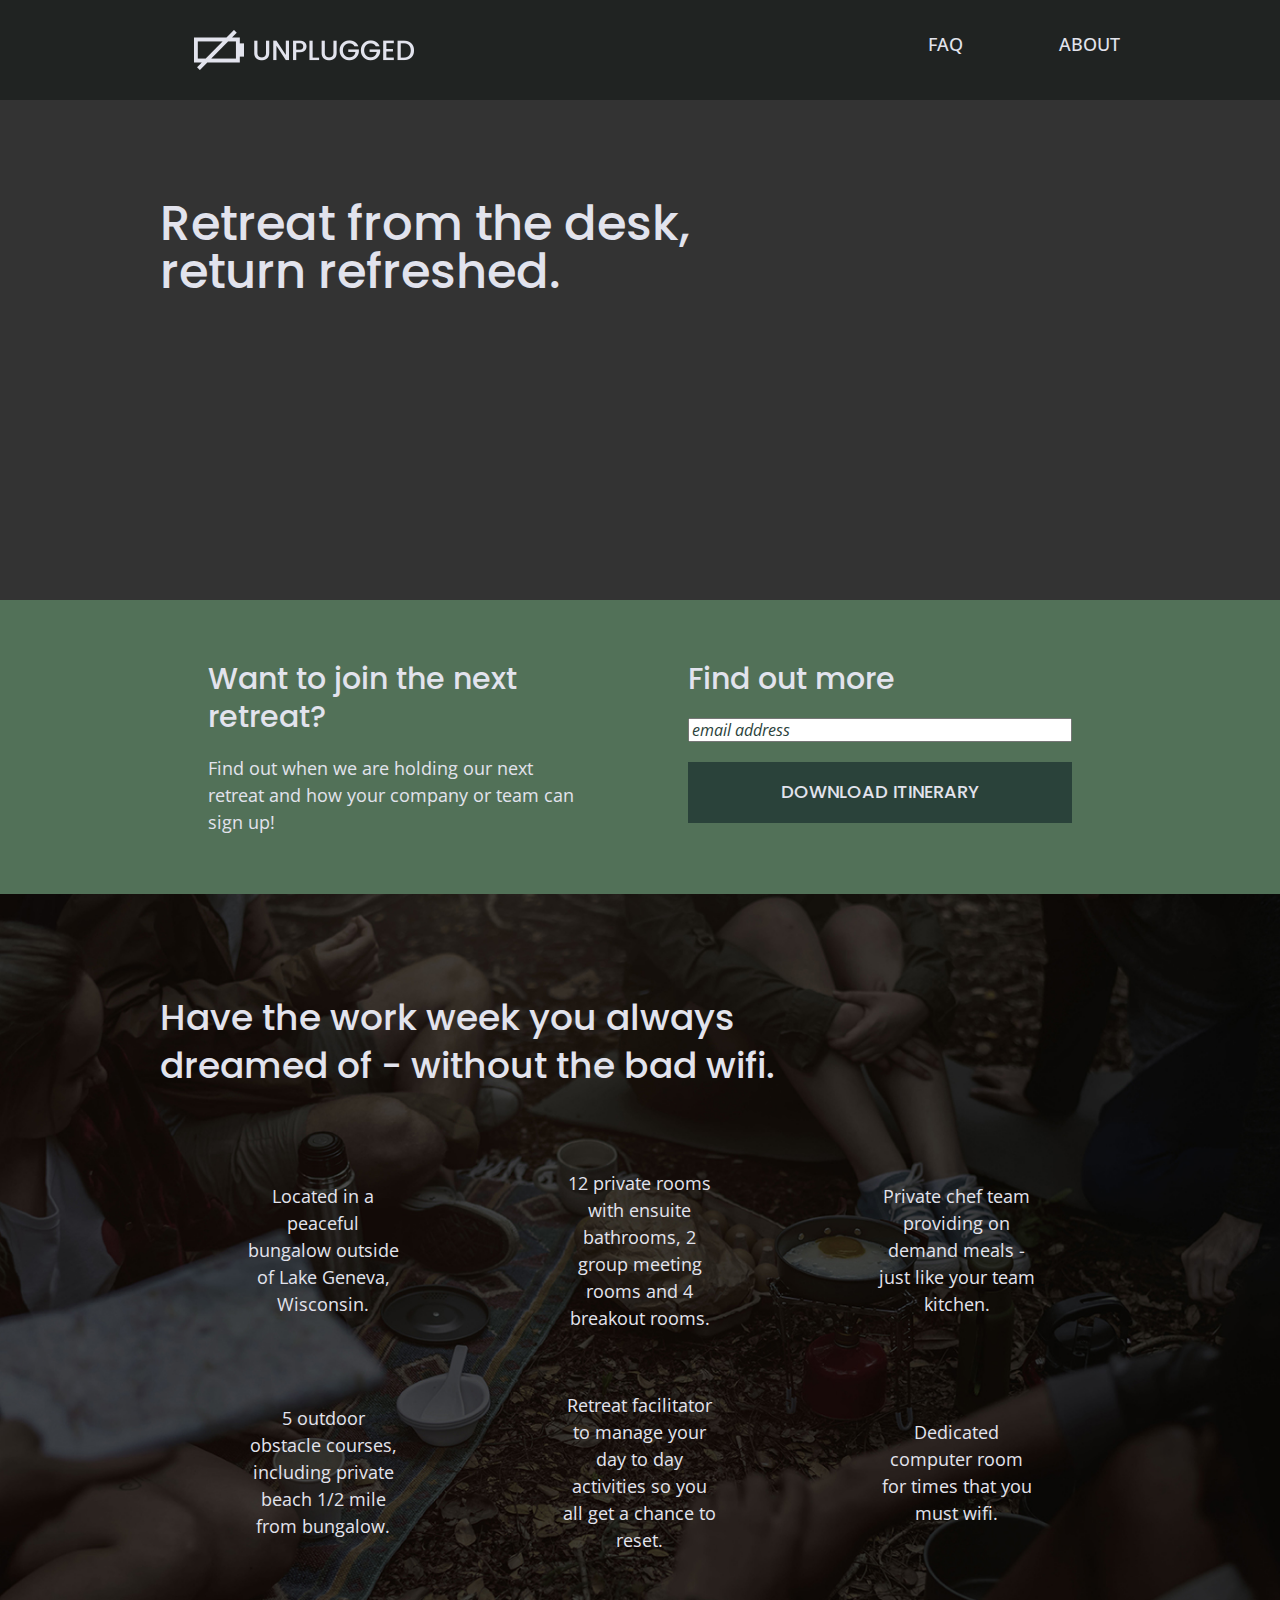
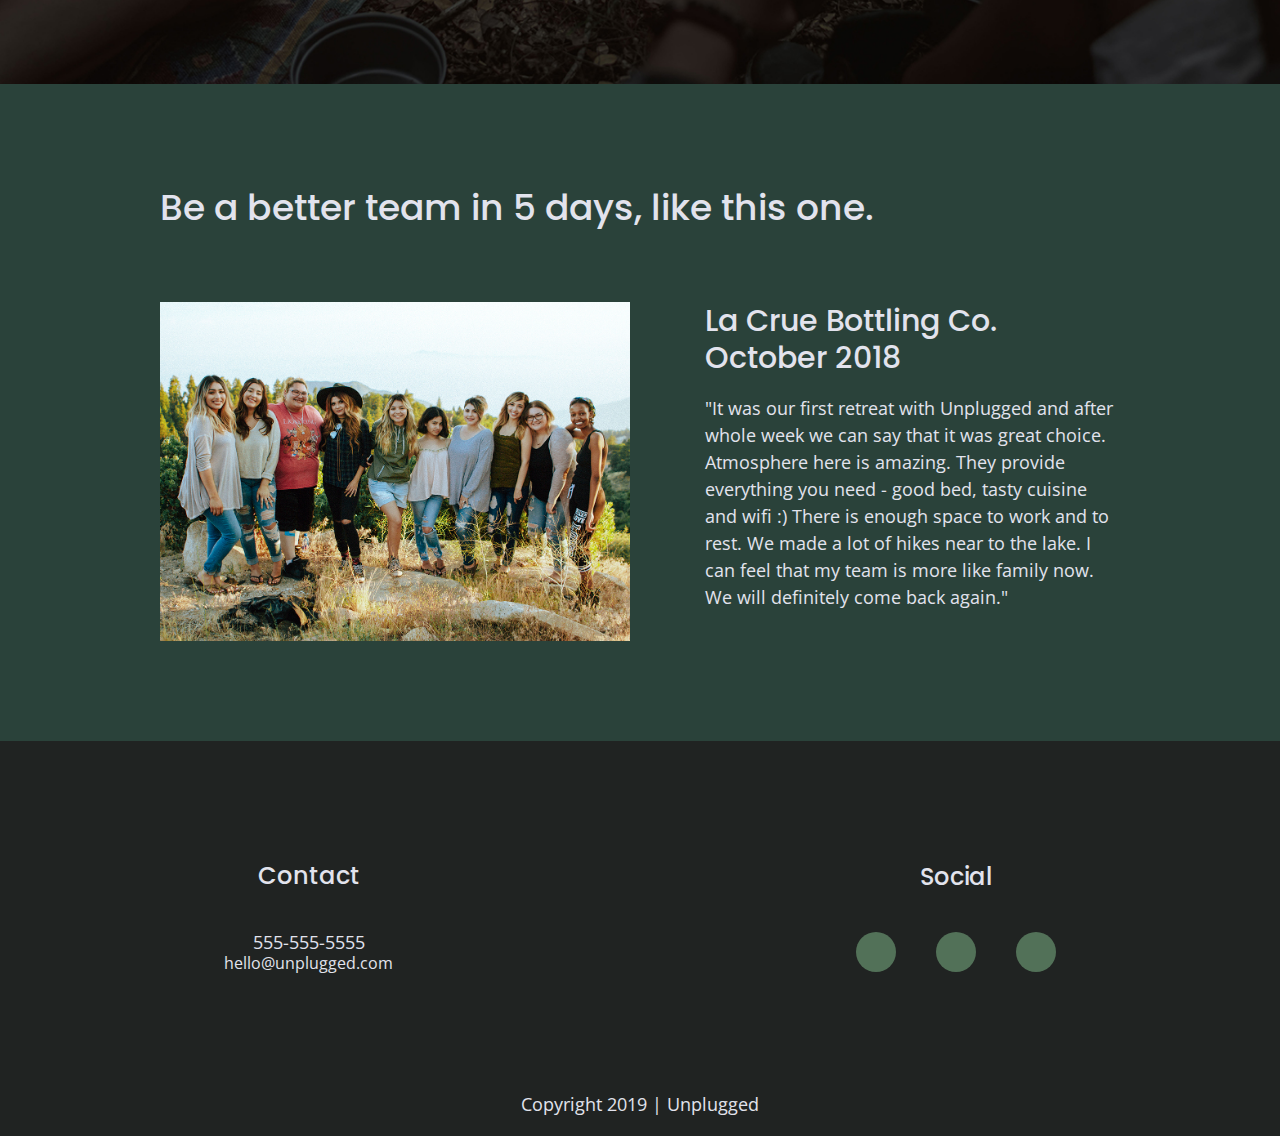
==== commit 22de515b: "final changes" ====
--- a/index.html
+++ b/index.html
@@ -55,7 +55,7 @@
     <aside>
       <div class="content-wrapper">
         <div class="form-description">
-          <h3>Want to join next retreat?</h3>
+          <h3>Want to join the next retreat?</h3>
           <p>Find out when we are holding our next retreat and how your company or team can sign up!</p>
         </div>
         <div class="form">
--- a/css/main.css
+++ b/css/main.css
@@ -179,10 +179,6 @@
   background-color: #202322;
 }
 
-.content-wrapper {
-  width: 90%;
-}
-
 /* Header styles */
 
 header {
@@ -209,6 +205,7 @@
   width: 100%;
   background: #3a3a3a;
   height: 1px;
+  margin: 10px 0 20px 0;
 }
 
 header nav {
@@ -220,13 +217,13 @@
   align-items: center;
   flex-flow: row wrap;
   width: 60%;
+  padding-bottom: 12px;
 }
 
 header nav ul {
   display: flex;
   justify-content: space-around;
   width: 100%;
-
 }
 
 /* ---------- Mobile Styles - Homepage ---------- */
@@ -285,6 +282,10 @@
   background-size: cover;
 }
 
+.features h2 {
+  margin-bottom: 20px;
+}
+
 .features article {
   width: 55%;
   margin: 30px 0;
@@ -308,28 +309,24 @@
   margin-bottom: 15%;
 }
 
+/* Reviews */
+
 .reviews {
   display: flex;
   justify-content: center;
-  align-items: center;
   flex-flow: row wrap;
   background-color: #2a423a;
 }
 
 .reviews h2 {
   font-size: 1.875em;
-  line-height: 1.875em;
+  line-height: 1.2em;
+  margin-bottom: 40px;
 }
 
 .reviews h3 {
-  width: 57%;
-}
-
-.reviews figure {
-  display: flex;
-  justify-content: center;
-  align-items: center;
-  flex-flow: row wrap;
+  width: 55%;
+  margin: 20px 0;
 }
 
 /* Footer styles */
@@ -344,31 +341,13 @@
 }
 
 footer .content-wrapper {
-  width: : 55%;
+  width: 55%;
   margin: 50px 0;
 }
-
-/*.footer-content {
-  display: flex;
-  justify-content: center;
-  align-items: center;
-  flex-flow: row wrap;
-}*/
 
 .contact {
   margin-bottom: 50px;
-  /*display: flex;
-  justify-content: center;
-  align-items: center;
-  flex-flow: column wrap;*/
-}
-
-/*footer .social {
-  display: flex;
-  justify-content: center;
-  align-items: center;
-  flex-flow: row wrap;
-}*/
+}
 
 footer .social-icons {
   display: flex;
@@ -411,6 +390,14 @@
   align-items: center;
   flex-flow: row wrap;
   background-color: #2a423a;
+}
+
+.mission h2 {
+  padding-bottom: 20px;
+}
+
+.contact-content p {
+  margin: 0;
 }
 
 .map figure {
@@ -445,6 +432,21 @@
   justify-content: center;
   align-items: center;
   flex-flow: row wrap;
+  margin: 50px 0 0 0;
+}
+
+.faq h2 {
+  margin-bottom: 30px;
+  line-height: 1.125em;
+}
+
+.faq-content {
+  margin-bottom: 30px;
+}
+
+.faq-content h4 {
+  line-height: 1.333;
+  font-weight: 500;
 }
 
 
@@ -543,36 +545,39 @@
       margin: 100px 0;
     }
 
-    h1 {
-      font-size: 3em;
-    }
-
     h2 {
       font-size: 2.25em;
+      line-height: 1.333em;
     }
 
     h3, h4 {
       font-size: 1.5em;
+      line-height: 1.25em;
     }
 
     /* Header */
 
     header {
-      justify-content: space-between;
+      justify-content: space-around;
     }
 
     header .content-wrapper {
       width: 100%;
       justify-content: space-between;
+      padding: 15px 0;
+    }
+
+    header figure {
+      width: 30%;
     }
 
     header nav {
-      width: 35%;
+      width: 20%;
       font-size: 1em;
     }
 
     header nav ul {
-      justify-content: space-around;
+      justify-content: space-between;
     }
 
     .header-divider {
@@ -581,31 +586,38 @@
 
 /* Hero Area */
 
-
+    .hero-area h1 {
+      font-size: 3em;
+      line-height: 1em;
+      margin: 0;
+    }
 
 /* Aside */
 
     aside .content-wrapper {
-      margin: 50px 0;
+      margin: 40px 0;
       display: flex;
-      justify-content: center;
-      align-items: center;
+      justify-content: space-between;
       flex-flow: row wrap;
     }
 
-    aside .form-description, aside .form {
+    aside .content-wrapper .form-description, aside .content-wrapper .form {
       margin: 0;
-      width: 50%;
+      width: 42.5%;
     }
 
 
 /* Features */
+
+    .features h2 {
+      margin: 0 20px 20px 0;
+    }
 
     .features article {
       display: flex;
       justify-content: center;
       align-items: center;
-      flex-wrap: column wrap;
+      flex-flow: column wrap;
       flex-basis: 50%;
     }
 
@@ -615,8 +627,8 @@
 
     .features i {
       font-size: 4.5em;
-      margin-top: 15%;
-      margin-bottom: 15%;
+      margin-top: 20px;
+      margin-bottom: 30px;
     }
 
 /* Reviews */
@@ -624,15 +636,22 @@
     .reviews article {
       display: flex;
       justify-content: space-between;
-      align-items: center;
-    }
-
-    .reviews article div {
+    }
+
+    .reviews h2 {
+      width: 90%;
+      font-size: 2.25em;
+      line-height: 1.333em;
+      margin-top: 0;
+    }
+
+    .reviews article figure, article div {
       width: 49%;
     }
 
-    .reviews figure {
-      width: 48%;
+    .reviews h3 {
+      width: 75%;
+      margin: 0;
     }
 
 
@@ -660,7 +679,7 @@
     }
 
     footer p {
-        line-height: 1.285;
+        line-height: 1.285em;
     }
 
     footer .social-icons {
@@ -679,32 +698,41 @@
     .mission-content {
       display: flex;
       justify-content: space-between;
-      align-items: flex-start;
+      align-items: center;
     }
 
     .mission-content p {
-      width: 45%;
-    }
-
-    .contact-section, .content-wrapper h2 {
-      width: 100%;
+      width: 40%;
+    }
+
+    .contact-section, {
+      width: 80%;
+    }
+
+    .content-wrapper h2 {
+      width: 90%;
+      padding-bottom: 30px;
     }
 
     .contact-content {
       display: flex;
-      justify-content: space-around;
+      justify-content: space-between;
       align-items: flex-start;
     }
 
     .map figure {
-      padding-bottom: 46%;
+      padding-bottom: 45.5%;
+    }
+
+    .contact-content h4 {
+      font-size: 1.5em;
     }
 
 /* FAQ page */
 
     .faq .content-wrapper {
       justify-content: space-between;
-      align-items: flex-start;
+      padding: 35px 0;
     }
 
     .faq-content {
@@ -715,9 +743,13 @@
       width: 100%;
     }
 
-    .faq h4, .faq p {
+    .faq h4 {
+      font-size: 1.125em;
+      line-height: 1.125em;
+    }
+
+    .faq p {
       font-size: 0.875em;
-      line-height: 1.125em;
     }
 
 }
@@ -728,10 +760,6 @@
 
    .content-wrapper{
      max-width: 960px;
-   }
-
-   h1 {
-     font-size: 3.75em;
    }
 
    h2 {
@@ -756,7 +784,7 @@
 /* Hero area */
 
     .hero-area h1 {
-      width: 720px;
+      width: 60%;
     }
 
 /* Aside */
@@ -766,7 +794,11 @@
     }
 
     aside .content-wrapper .form-description, aside .content-wrapper .form {
-      width: 320px;
+      width: 40%;
+    }
+
+    .form-description p {
+      font-size: 1.125em;
     }
 
 /* Features */
@@ -785,21 +817,10 @@
       width: 415px;
     }
 
-
-    .reviews article {
-      display: flex;
-      justify-content: space-between;
-      align-items: center;
-    }
-
-    .reviews figure {
-      width: 48%;
-    }
-
 /* ==== About page ==== */
 
     .mission h2, .contact-section .content-wrapper h2 {
-      width: 960px;
+      width: 100%;
       font-size: 3em;
     }
 
@@ -812,6 +833,10 @@
       padding-bottom: 37.5%;
     }
 
+    .contact-content h4 {
+      font-size: 1.875em;
+    }
+
 /* ==== FAQ page ==== */
 
     .faq h2 {
@@ -820,7 +845,7 @@
     }
 
     .faq-content {
-      flex-basis: 430px;
+      flex-basis: 40%;
     }
 
     .faq h4, .faq p {
